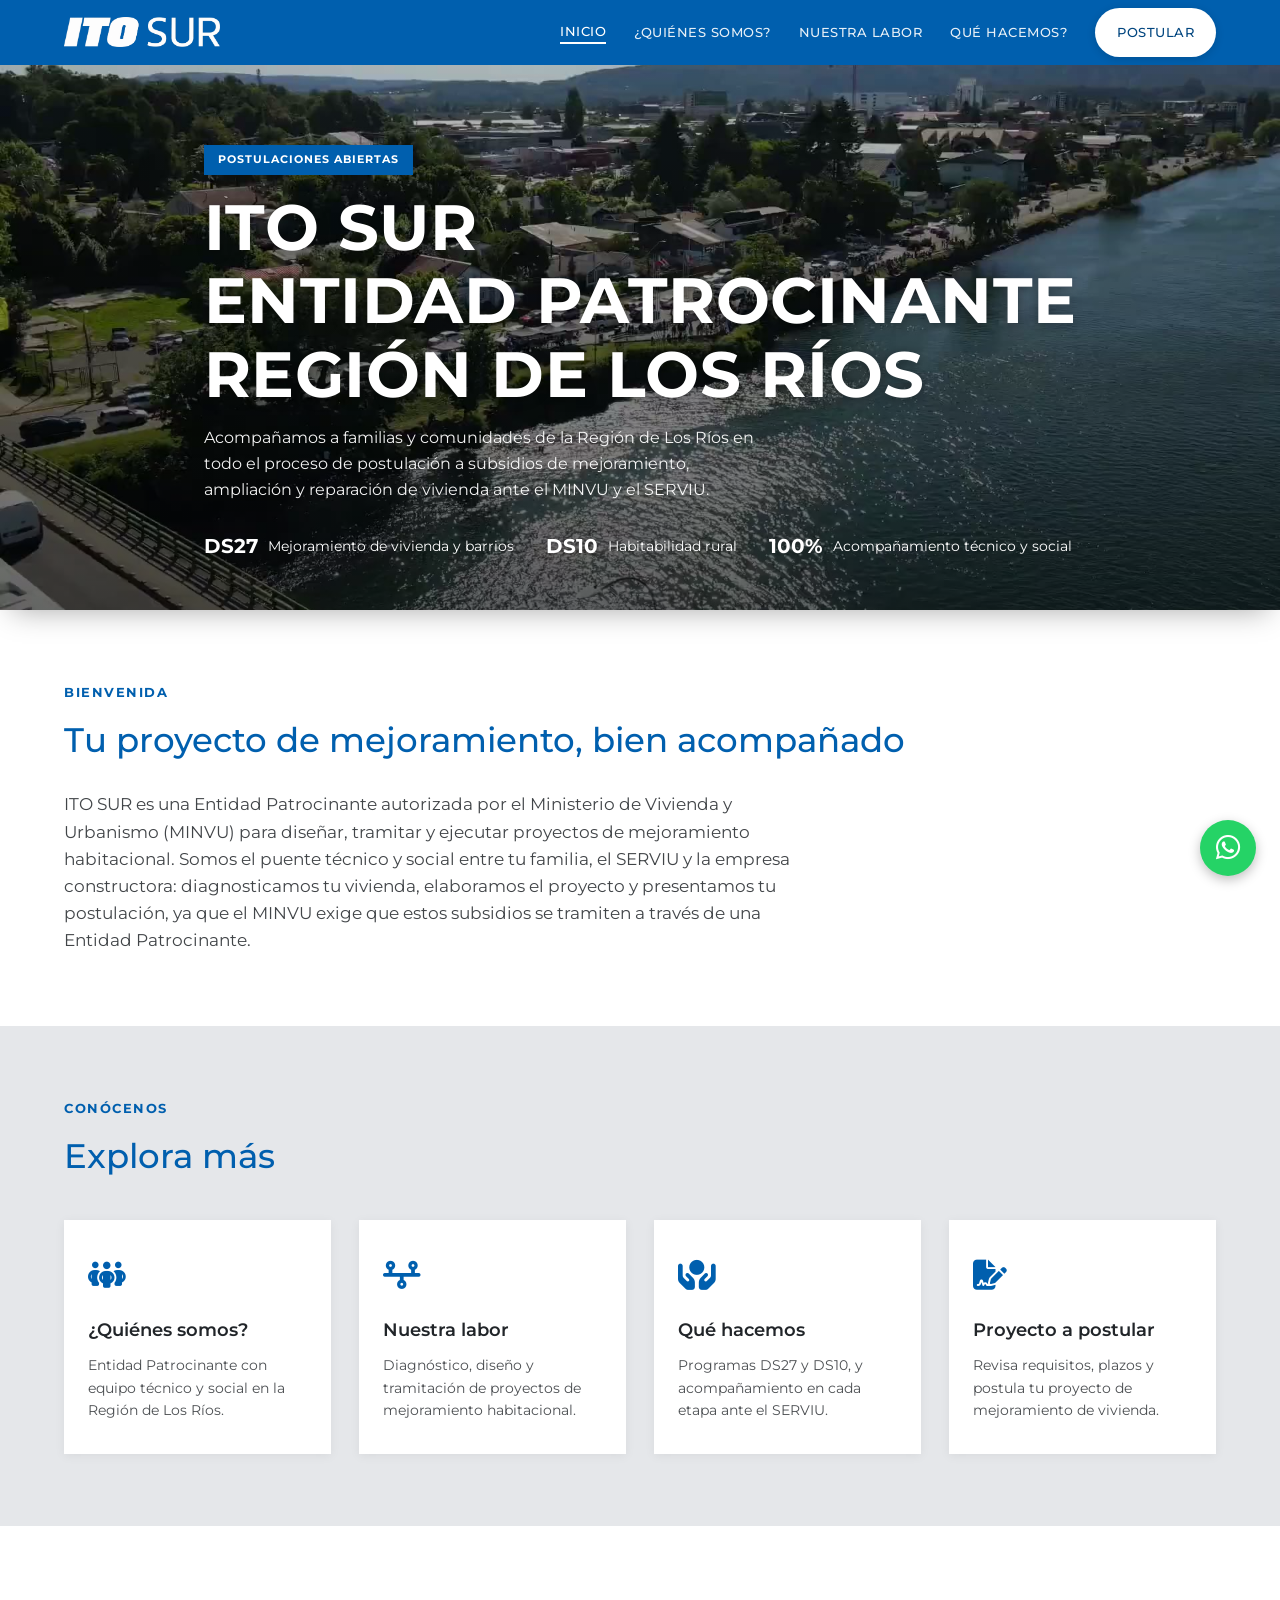
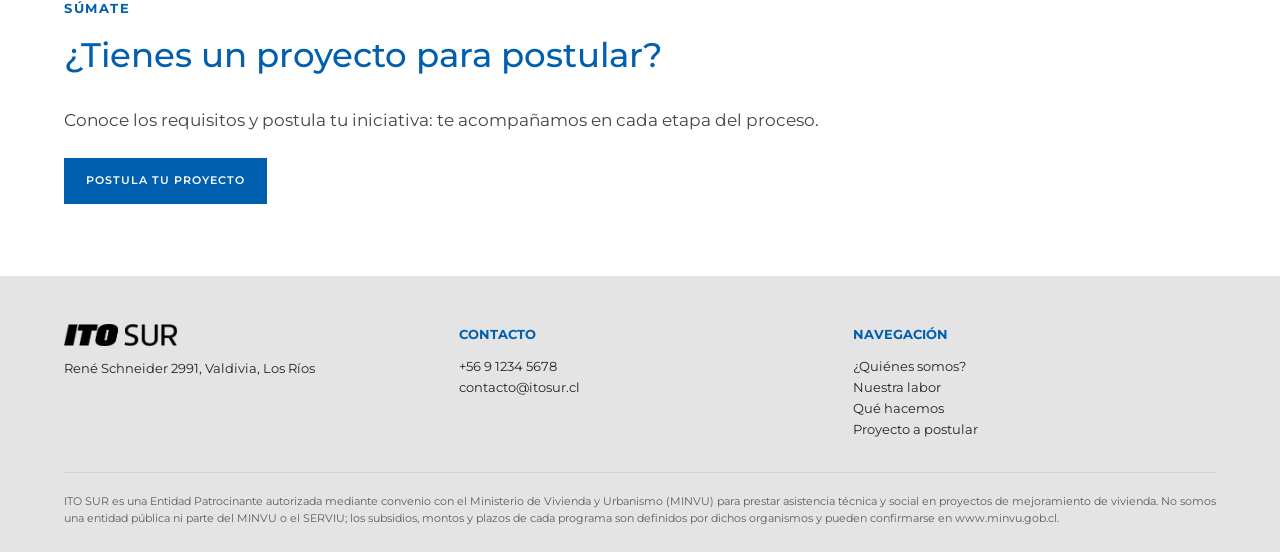
==== index.html @ ab6abfe6 "Sitio ITO SUR: 5 páginas (index, quienes-somos, nuestra-labor, que-hacemos, proyecto-a-postular), he" ====
<!DOCTYPE html>
<html lang="es">
<head>
<meta charset="UTF-8">
<meta name="viewport" content="width=device-width, initial-scale=1.0">
<title>ITO SUR</title>
<meta name="description" content="ITO SUR es Entidad Patrocinante autorizada por el MINVU en la Región de Los Ríos, especializada en proyectos de mejoramiento de vivienda (DS27) y habitabilidad rural (DS10).">
<link rel="preconnect" href="https://fonts.googleapis.com">
<link href="https://fonts.googleapis.com/css2?family=Montserrat:wght@300;400;500;600;700&display=swap" rel="stylesheet">
<link rel="stylesheet" href="https://cdnjs.cloudflare.com/ajax/libs/font-awesome/6.5.1/css/all.min.css">
<link rel="icon" href="/img/logo.png" type="image/png">
<link rel="stylesheet" href="/css/style.css">
</head>
<body>

<!-- ============ HEADER ============ -->
<header class="site-header">
  <div class="container">
    <a href="/" class="logo"><img src="/img/logo-letra-blanco.png" alt="ITO SUR - Entidad Patrocinante" class="logo-img"></a>
    <nav class="main-nav">
      <a href="/">Inicio</a>
      <a href="/quienes-somos">¿Quiénes somos?</a>
      <a href="/nuestra-labor">Nuestra labor</a>
      <a href="/que-hacemos">Qué hacemos?</a>
      <a href="/proyecto-a-postular" class="btn nav-cta">Postular</a>
    </nav>
    <button class="nav-toggle" aria-label="Abrir menú"><span></span><span></span><span></span></button>
  </div>
</header>

<!-- ============ HERO ============ -->
<section class="hero hero--video">
  <video
    class="hero-video"
    autoplay
    muted
    loop
    playsinline
    poster="/img/hero-valdivia-poster.jpg">
    <source src="/video/hero-valdivia.mp4" type="video/mp4">
  </video>
  <div class="hero-overlay"></div>
  <div class="container">
    <span class="hero-badge">POSTULACIONES ABIERTAS</span>
    <h1>ITO SUR  <br> ENTIDAD PATROCINANTE <br> REGIÓN DE LOS RÍOS </h1>
    <p>Acompañamos a familias y comunidades de la Región de Los Ríos en todo el proceso de postulación a subsidios de mejoramiento, ampliación y reparación de vivienda ante el MINVU y el SERVIU.</p>
    <div class="hero-specs">
      <div class="spec"><strong>DS27</strong> Mejoramiento de vivienda y barrios</div>
      <div class="spec"><strong>DS10</strong> Habitabilidad rural</div>
      <div class="spec"><strong>100%</strong> Acompañamiento técnico y social</div>
    </div>
  </div>
</section>

<!-- ============ INTRO / PRESENTACIÓN ============ -->
<section class="block">
  <div class="container">
    <p class="kicker">Bienvenida</p>
    <h2 class="section-title">Tu proyecto de mejoramiento, bien acompañado</h2>
    <p class="lead">ITO SUR es una Entidad Patrocinante autorizada por el Ministerio de Vivienda y Urbanismo (MINVU) para diseñar, tramitar y ejecutar proyectos de mejoramiento habitacional. Somos el puente técnico y social entre tu familia, el SERVIU y la empresa constructora: diagnosticamos tu vivienda, elaboramos el proyecto y presentamos tu postulación, ya que el MINVU exige que estos subsidios se tramiten a través de una Entidad Patrocinante.</p>
  </div>
</section>

<!-- ============ ACCESOS RÁPIDOS A LAS OTRAS PÁGINAS ============ -->
<section class="block bg-alt">
  <div class="container">
    <p class="kicker">Conócenos</p>
    <h2 class="section-title">Explora más</h2>
    <div class="card-grid">
      <a class="card" href="/quienes-somos">
        <div class="icon"><i class="fa-solid fa-people-group"></i></div>
        <h3>¿Quiénes somos?</h3>
        <p>Entidad Patrocinante con equipo técnico y social en la Región de Los Ríos.</p>
      </a>
      <a class="card" href="/nuestra-labor">
        <div class="icon"><i class="fa-solid fa-timeline"></i></div>
        <h3>Nuestra labor</h3>
        <p>Diagnóstico, diseño y tramitación de proyectos de mejoramiento habitacional.</p>
      </a>
      <a class="card" href="/que-hacemos">
        <div class="icon"><i class="fa-solid fa-hands-holding-circle"></i></div>
        <h3>Qué hacemos</h3>
        <p>Programas DS27 y DS10, y acompañamiento en cada etapa ante el SERVIU.</p>
      </a>
      <a class="card" href="/proyecto-a-postular">
        <div class="icon"><i class="fa-solid fa-file-signature"></i></div>
        <h3>Proyecto a postular</h3>
        <p>Revisa requisitos, plazos y postula tu proyecto de mejoramiento de vivienda.</p>
      </a>
    </div>
  </div>
</section>

<!-- ============ CTA FINAL ============ -->
<section class="block">
  <div class="container">
    <p class="kicker">Súmate</p>
    <h2 class="section-title">¿Tienes un proyecto para postular?</h2>
    <p class="lead" style="margin-bottom:24px;">Conoce los requisitos y postula tu iniciativa: te acompañamos en cada etapa del proceso.</p>
    <a href="/proyecto-a-postular" class="btn">Postula tu proyecto</a>
  </div>
</section>

<!-- ============ FOOTER ============ -->
<footer class="site-footer">
  <div class="container">
    <div class="footer-cols">
      <div>
        <img src="/img/logo-letra.png" alt="ITO SUR" class="footer-logo-img">
        <p><a href="https://maps.app.goo.gl/pMrjLkAXb1rFjqR2A" target="_blank" rel="noopener">René Schneider 2991, Valdivia, Los Ríos</a></p>
      </div>
      <div>
        <h4>Contacto</h4>
        <p>+56 9 1234 5678</p>
        <p>contacto@itosur.cl</p>
      </div>
      <div>
        <h4>Navegación</h4>
        <p><a href="/quienes-somos">¿Quiénes somos?</a></p>
        <p><a href="/nuestra-labor">Nuestra labor</a></p>
        <p><a href="/que-hacemos">Qué hacemos</a></p>
        <p><a href="/proyecto-a-postular">Proyecto a postular</a></p>
      </div>
    </div>
    <div class="footer-legal">
      ITO SUR es una Entidad Patrocinante autorizada mediante convenio con el Ministerio de Vivienda y Urbanismo (MINVU) para prestar asistencia técnica y social en proyectos de mejoramiento de vivienda. No somos una entidad pública ni parte del MINVU o el SERVIU; los subsidios, montos y plazos de cada programa son definidos por dichos organismos y pueden confirmarse en www.minvu.gob.cl.
    </div>
  </div>
</footer>

<a href="https://wa.me/[PLACEHOLDER_NUMERO]" class="whatsapp-float" target="_blank" rel="noopener" aria-label="WhatsApp">
  <i class="fa-brands fa-whatsapp"></i>
</a>

<script src="/js/main.js"></script>
</body>
</html>
---- css/style.css ----
/* ============================================================
   [PLACEHOLDER] Hoja de estilos base
   Reemplaza los valores marcados con [PLACEHOLDER] por los datos
   reales de tu marca (colores, logo, tipografía si corresponde).
   ============================================================ */

:root {
  /* --- Paleta --- [PLACEHOLDER: color de marca] --- */
  --color-primary: #005FAE;
  --color-primary-dark: #00457F;
  --color-bg: #FFFFFF;
  --color-bg-alt: #E5E7EA;
  --color-bg-alt-2: #F2F2F2;
  --color-footer-bg: #E5E4E4;
  --color-text: #212529;
  --color-text-light: #FFFFFF;
  --color-whatsapp: #25D366;

  /* --- Tipografía --- */
  --font-main: 'Montserrat', Arial, sans-serif;

  /* --- Layout --- */
  --header-height: 65px;
  --max-width: 1200px;
}

* { box-sizing: border-box; margin: 0; padding: 0; }

html { scroll-behavior: smooth; }

body {
  font-family: var(--font-main);
  color: var(--color-text);
  background: var(--color-bg);
  line-height: 1.6;
  padding-top: var(--header-height);
}

img { max-width: 100%; display: block; }

a { text-decoration: none; color: inherit; }

ul { list-style: none; }

.container {
  max-width: var(--max-width);
  margin: 0 auto;
  padding: 0 24px;
}

/* ============================================================
   HEADER
   ============================================================ */

.site-header {
  position: fixed;
  top: 0; left: 0; right: 0;
  height: var(--header-height);
  background: var(--color-primary);
  z-index: 1000;
  display: flex;
  align-items: center;
}

.site-header .container {
  display: flex;
  align-items: center;
  justify-content: space-between;
  width: 100%;
}

.logo {
  color: var(--color-text-light);
  font-weight: 700;
  font-size: 20px;
  letter-spacing: 0.5px;
  display: flex;
  align-items: center;
}

.logo span { font-weight: 300; }

.logo-img {
  height: 30px;
  width: auto;
  display: block;
}

.main-nav {
  display: flex;
  align-items: center;
  gap: 28px;
}

.main-nav a {
  color: var(--color-text-light);
  font-size: 13px;
  font-weight: 500;
  text-transform: uppercase;
  letter-spacing: 0.5px;
  opacity: 0.9;
  transition: opacity .2s;
}

.main-nav a:hover,
.main-nav a.active {
  opacity: 1;
  border-bottom: 2px solid var(--color-text-light);
}

.nav-toggle {
  display: none;
  flex-direction: column;
  gap: 5px;
  background: none;
  border: none;
  cursor: pointer;
}
.nav-toggle span {
  width: 24px; height: 2px;
  background: var(--color-text-light);
}

/* ============================================================
   BOTONES
   ============================================================ */

.btn {
  display: inline-block;
  background: var(--color-primary);
  color: var(--color-text-light);
  font-size: 11px;
  font-weight: 600;
  text-transform: uppercase;
  letter-spacing: 1px;
  padding: 14px 22px;
  border: none;
  cursor: pointer;
  transition: background .2s;
}

.btn:hover { background: var(--color-primary-dark); }

.btn-outline {
  background: transparent;
  border: 2px solid var(--color-text-light);
  color: var(--color-text-light);
}

.btn-outline:hover {
  background: var(--color-text-light);
  color: var(--color-primary);
}

/* --- Botón "Postular" del header: destaca en blanco sobre el fondo del nav --- */

.main-nav a.nav-cta {
  background: var(--color-text-light);
  color: var(--color-primary-dark);
  opacity: 1;
  border-radius: 999px;
  box-shadow: 0 2px 8px rgba(0,0,0,.15);
  animation: nav-cta-pulse 2.2s ease-in-out infinite;
}

.main-nav a.nav-cta:hover {
  background: var(--color-text-light);
  color: var(--color-primary);
  border-bottom: none;
  animation-play-state: paused;
}

@keyframes nav-cta-pulse {
  0%, 100% { transform: scale(1); box-shadow: 0 0 0 0 rgba(255,255,255,.5); }
  50% { transform: scale(1.06); box-shadow: 0 0 0 6px rgba(255,255,255,0); }
}

@media (prefers-reduced-motion: reduce) {
  .nav-cta { animation: none; }
}

/* ============================================================
   HERO (portada de cada página)
   ============================================================ */

.hero {
  position: relative;
  min-height: 60vh;
  display: flex;
  align-items: flex-end;
  background: linear-gradient(0deg, rgba(0,0,0,.55), rgba(0,0,0,.25)),
              url('../img/hero-placeholder.jpg') center/cover no-repeat;
  /* [PLACEHOLDER: imagen o video de fondo del proyecto] */
  color: var(--color-text-light);
  padding: 80px 0 48px;
  box-shadow: 0 12px 28px -12px rgba(0,0,0,.35);
}

/* --- Variante con video de fondo (usada en el hero de index.html) --- */

.hero--video {
  background: none; /* el video reemplaza la imagen de fondo */
  overflow: hidden;
}

.hero-video {
  position: absolute;
  top: 0; left: 0;
  width: 100%;
  height: 100%;
  object-fit: cover;
  z-index: 0;
}

.hero-overlay {
  position: absolute;
  top: 0; left: 0;
  width: 100%;
  height: 100%;
  background: linear-gradient(0deg, rgba(0,0,0,.6), rgba(0,0,0,.25));
  z-index: 1;
}

.hero--video .container {
  position: relative;
  z-index: 2;
}

.hero-badge {
  display: inline-block;
  background: var(--color-primary);
  color: var(--color-text-light);
  font-size: 11px;
  font-weight: 700;
  text-transform: uppercase;
  letter-spacing: 1px;
  padding: 6px 14px;
  margin-bottom: 16px;
}

.hero h1 {
  font-size: 52px;
  font-weight: 700;
  line-height: 1.15;
  max-width: 720px;
  margin-bottom: 14px;
  text-shadow: 0 2px 12px rgba(0,0,0,.35);
}

.hero--video h1 {
  font-size: 64px;
  letter-spacing: 0.5px;
  max-width: 900px;
}

.hero p {
  font-size: 16px;
  max-width: 560px;
  opacity: 0.95;
}

.hero-specs {
  display: flex;
  gap: 32px;
  margin-top: 28px;
  flex-wrap: wrap;
}

.hero-specs .spec {
  display: flex;
  align-items: center;
  gap: 10px;
  font-size: 14px;
}

.hero-specs .spec strong {
  display: block;
  font-size: 20px;
  font-weight: 700;
}

/* ============================================================
   SECCIONES DE CONTENIDO
   ============================================================ */

section.block {
  padding: 72px 0;
}

.bg-alt { background: var(--color-bg-alt); }
.bg-alt-2 { background: var(--color-bg-alt-2); }

.kicker {
  color: var(--color-primary);
  font-size: 13px;
  font-weight: 700;
  text-transform: uppercase;
  letter-spacing: 1.5px;
  margin-bottom: 10px;
}

h2.section-title {
  color: var(--color-primary);
  font-size: 34px;
  font-weight: 500;
  margin-bottom: 24px;
}

.lead {
  font-size: 17px;
  max-width: 760px;
  color: var(--color-text);
  opacity: 0.85;
}

/* --- Grid de tarjetas (usado en "qué hacemos", "nuestra labor", etc.) --- */

.card-grid {
  display: grid;
  grid-template-columns: repeat(auto-fit, minmax(260px, 1fr));
  gap: 28px;
  margin-top: 36px;
}

.card {
  display: block;
  background: var(--color-bg);
  padding: 32px 24px;
  box-shadow: 0 2px 10px rgba(0,0,0,.06);
  transition: transform .25s ease, box-shadow .25s ease;
}

.card:hover,
.card:focus-visible {
  transform: translateY(-6px);
  box-shadow: 0 10px 24px rgba(0,0,0,.12);
}

.card:hover .icon,
.card:focus-visible .icon {
  color: var(--color-primary-dark, var(--color-primary));
}

.card .icon {
  font-size: 30px;
  color: var(--color-primary);
  margin-bottom: 16px;
}

.card h3 {
  font-size: 18px;
  font-weight: 600;
  margin-bottom: 10px;
}

.card p {
  font-size: 14px;
  opacity: 0.8;
}

/* --- Timeline (usado en "nuestra labor" y "qué hacemos") --- */

.timeline {
  display: grid;
  grid-template-columns: repeat(4, 1fr);
  gap: 28px;
  margin-top: 56px;
  position: relative;
}

/* Línea base (gris) que conecta los pasos */
.timeline::before {
  content: '';
  position: absolute;
  top: 27px; left: calc(12.5% - 1px); right: calc(12.5% - 1px);
  height: 2px;
  background: #DADFE4;
  z-index: 0;
}

/* Línea de progreso (color de marca) que avanza hasta el paso activo */
.timeline::after {
  content: '';
  position: absolute;
  top: 27px; left: calc(12.5% - 1px);
  width: var(--timeline-progress, 0%);
  height: 2px;
  background: var(--color-primary);
  z-index: 0;
  transition: width .3s ease;
}

.timeline .step {
  position: relative;
  z-index: 1;
  text-align: center;
  padding: 20px 14px 18px;
  background: var(--color-bg);
  border-radius: 4px;
  transition: transform .25s ease, box-shadow .25s ease;
}

.timeline .step:hover {
  transform: translateY(-4px);
  box-shadow: 0 10px 24px rgba(0,0,0,.08);
}

.timeline .step .dot {
  width: 56px; height: 56px;
  border-radius: 50%;
  background: var(--color-bg);
  border: 2px solid #DADFE4;
  margin: 0 auto 16px;
  display: flex;
  align-items: center;
  justify-content: center;
  font-size: 20px;
  color: #9AA4AC;
  transition: background .25s ease, border-color .25s ease, color .25s ease;
}

.timeline .step.active .dot,
.timeline .step.done .dot {
  background: var(--color-primary);
  border-color: var(--color-primary);
  color: var(--color-text-light);
}

.timeline .step .step-number {
  position: absolute;
  top: 12px; right: 18px;
  font-size: 11px;
  font-weight: 700;
  color: #C3CAD1;
}

.timeline .step.active .step-number,
.timeline .step.done .step-number {
  color: var(--color-primary);
}

.timeline .step h4 {
  font-size: 14px;
  font-weight: 600;
  text-transform: uppercase;
  letter-spacing: 0.4px;
  margin-bottom: 8px;
  color: var(--color-text);
}

.timeline .step.active h4 { color: var(--color-primary); }

.timeline .step p {
  font-size: 13px;
  line-height: 1.5;
  opacity: 0.75;
}

@media (max-width: 860px) {
  .timeline {
    grid-template-columns: 1fr;
    gap: 16px;
  }
  .timeline::before {
    top: 0; bottom: 0; left: 27px; right: auto;
    width: 2px; height: auto;
  }
  /* En mobile el progreso se transmite con el color de cada dot (activo/completado);
     la línea de progreso vertical se omite por simplicidad. */
  .timeline::after { display: none; }
  .timeline .step {
    display: grid;
    grid-template-columns: 56px 1fr;
    gap: 18px;
    text-align: left;
    align-items: center;
    padding: 14px 14px 14px 0;
  }
  .timeline .step .dot { margin: 0; }
  .timeline .step .step-number { top: 8px; right: 8px; }
}

/* --- Ubicación / mapa --- */

.location-wrap {
  display: grid;
  grid-template-columns: 1fr 1fr;
  gap: 40px;
  align-items: start;
  margin-top: 32px;
}

.tag-list {
  display: flex;
  gap: 10px;
  flex-wrap: wrap;
  margin: 20px 0;
}

.tag-list li {
  background: var(--color-bg);
  border: 1px solid #ddd;
  padding: 6px 14px;
  font-size: 13px;
}

.map-embed {
  width: 100%;
  height: 360px;
  background: var(--color-bg-alt-2);
  display: flex;
  align-items: center;
  justify-content: center;
  color: #888;
  font-size: 13px;
  /* [PLACEHOLDER: reemplazar por <iframe> de Google Maps] */
}

/* ============================================================
   CONTACTO / POSTULACIÓN
   ============================================================ */

.contact-grid {
  display: grid;
  grid-template-columns: 1fr 1fr;
  gap: 48px;
  margin-top: 32px;
}

.contact-info li {
  margin-bottom: 18px;
  font-size: 14px;
}

.contact-info li strong {
  display: block;
  font-size: 13px;
  text-transform: uppercase;
  color: var(--color-primary);
  margin-bottom: 4px;
}

.contact-form {
  background: var(--color-bg);
  padding: 32px;
  box-shadow: 0 2px 10px rgba(0,0,0,.06);
}

.contact-form label {
  display: block;
  font-size: 12px;
  text-transform: uppercase;
  letter-spacing: 0.5px;
  margin-bottom: 6px;
  margin-top: 16px;
}

.contact-form input,
.contact-form textarea {
  width: 100%;
  padding: 12px;
  border: 1px solid #ddd;
  font-family: var(--font-main);
  font-size: 14px;
}

.contact-form button { margin-top: 24px; }

/* ============================================================
   FOOTER
   ============================================================ */

.site-footer {
  background: var(--color-footer-bg);
  padding: 48px 0 24px;
  font-size: 13px;
  color: var(--color-text);
}

.footer-cols {
  display: grid;
  grid-template-columns: repeat(auto-fit, minmax(200px, 1fr));
  gap: 32px;
  margin-bottom: 32px;
}

.footer-cols h4 {
  font-size: 13px;
  text-transform: uppercase;
  color: var(--color-primary);
  margin-bottom: 12px;
}

.footer-logo-img {
  height: 22px;
  width: auto;
  display: block;
  margin-bottom: 12px;
}

.footer-legal {
  border-top: 1px solid rgba(0,0,0,.1);
  padding-top: 20px;
  font-size: 11px;
  opacity: 0.7;
}

/* ============================================================
   WHATSAPP FLOTANTE
   ============================================================ */

.whatsapp-float {
  position: fixed;
  bottom: 24px;
  right: 24px;
  width: 56px;
  height: 56px;
  background: var(--color-whatsapp);
  border-radius: 50px;
  display: flex;
  align-items: center;
  justify-content: center;
  color: #fff;
  font-size: 28px;
  box-shadow: 0 4px 12px rgba(0,0,0,.25);
  z-index: 999;
}

/* ============================================================
   RESPONSIVE
   ============================================================ */

@media (max-width: 860px) {
  .location-wrap,
  .contact-grid { grid-template-columns: 1fr; }
}

@media (max-width: 768px) {
  .main-nav {
    position: fixed;
    top: var(--header-height);
    left: 0; right: 0;
    background: var(--color-primary);
    flex-direction: column;
    align-items: flex-start;
    padding: 20px 24px;
    gap: 18px;
    transform: translateY(-150%);
    transition: transform .25s ease;
  }
  .main-nav.open { transform: translateY(0); }
  .nav-toggle { display: flex; }
  .hero h1 { font-size: 34px; }
  .hero--video h1 { font-size: 36px; }
  h2.section-title { font-size: 26px; }
}
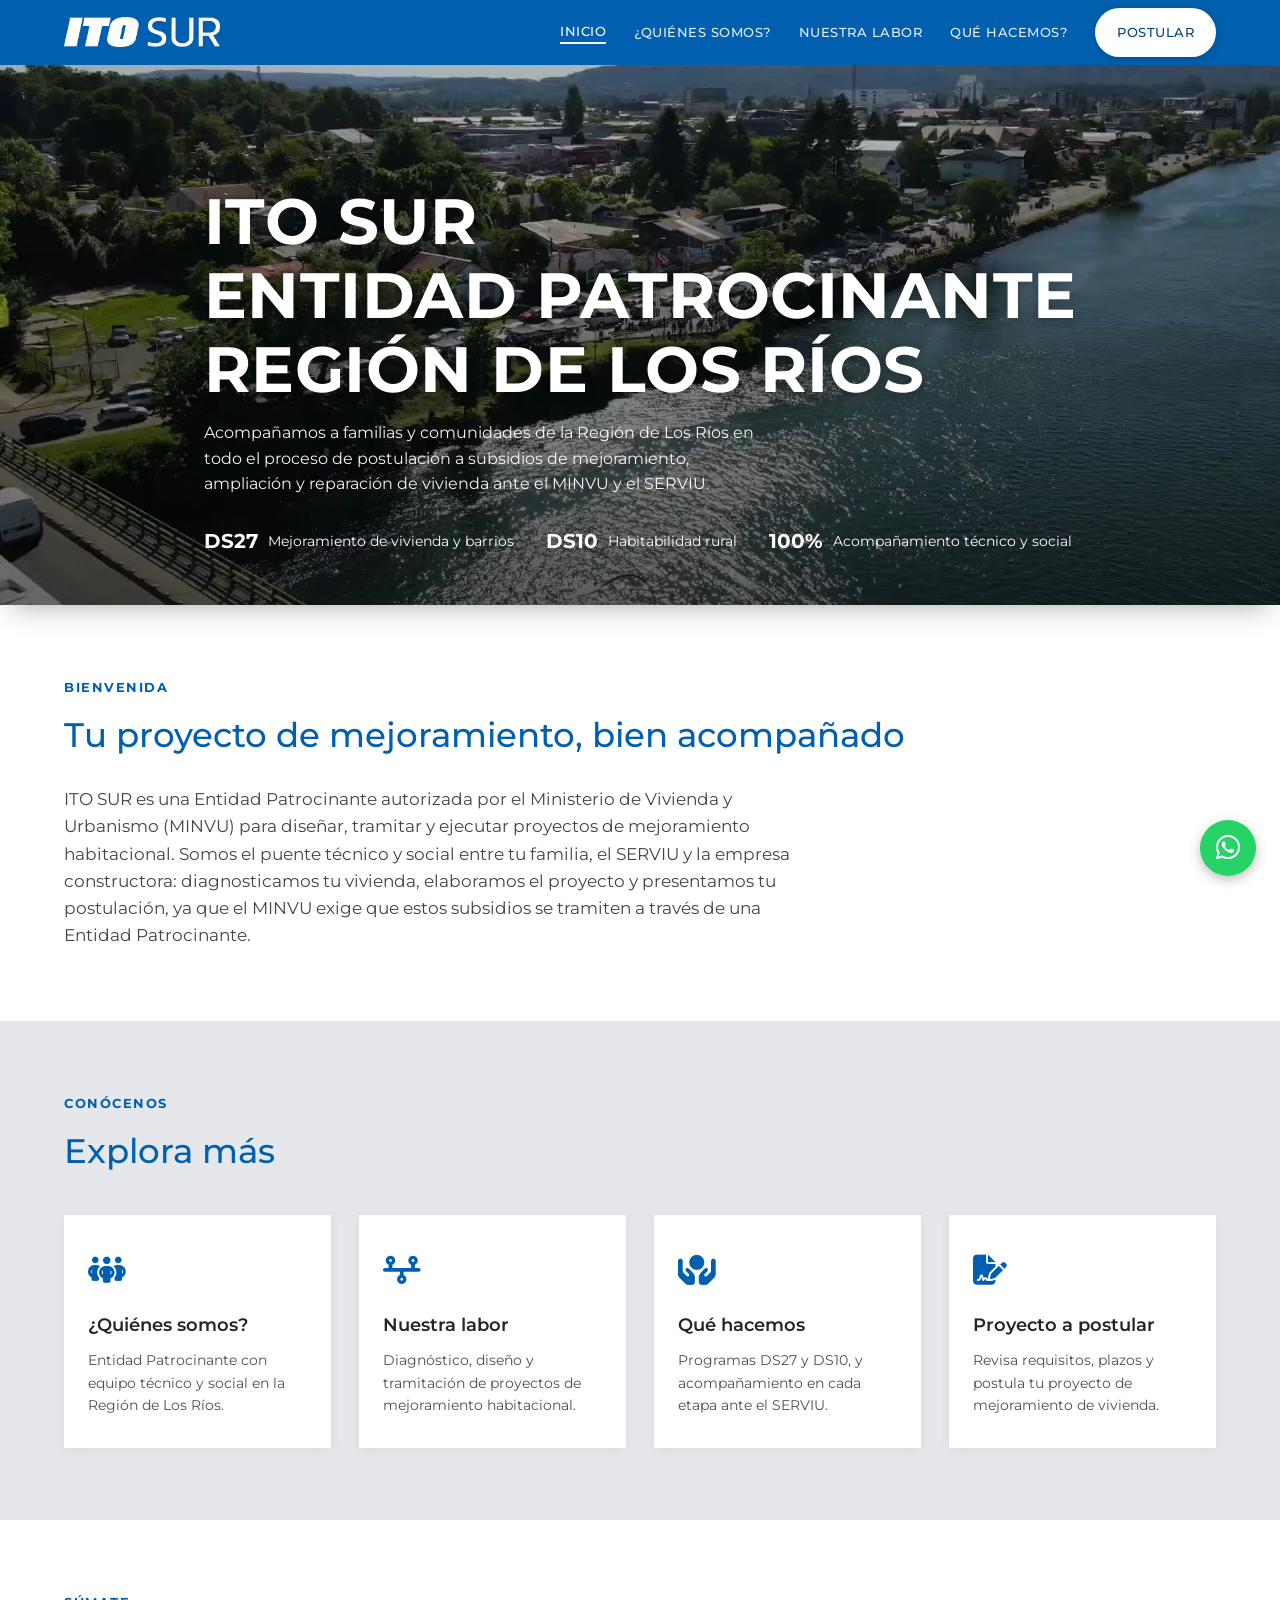
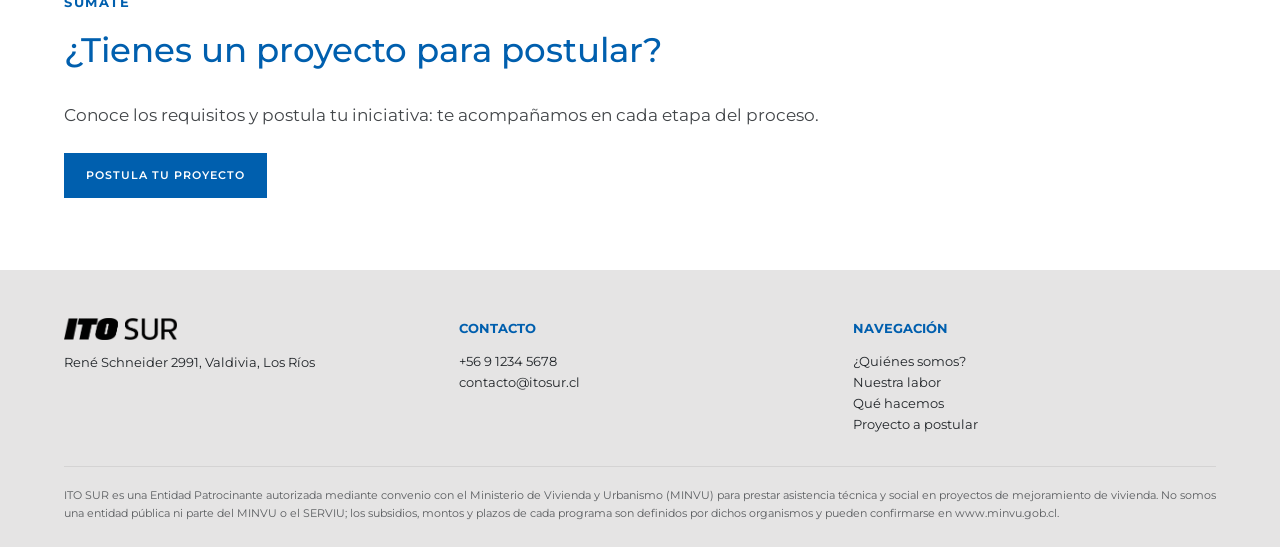
==== commit 718c596a: "Reestructura páginas en carpetas con index.html para rutas limpias universales Cada sección pasa a v" ====
--- a/index.html
+++ b/index.html
@@ -16,7 +16,7 @@
 <!-- ============ HEADER ============ -->
 <header class="site-header">
   <div class="container">
-    <a href="/" class="logo"><img src="/img/logo-letra-blanco.png" alt="ITO SUR - Entidad Patrocinante" class="logo-img"></a>
+    <a href="/" class="logo"><img src="/img/logo_letra_blanco.png" alt="ITO SUR - Entidad Patrocinante" class="logo-img"></a>
     <nav class="main-nav">
       <a href="/">Inicio</a>
       <a href="/quienes-somos">¿Quiénes somos?</a>
@@ -36,12 +36,12 @@
     muted
     loop
     playsinline
-    poster="/img/hero-valdivia-poster.jpg">
-    <source src="/video/hero-valdivia.mp4" type="video/mp4">
+    webkit-playsinline
+    poster="/img/hero_valdivia_poster.jpg">
+    <source src="/video/hero_valdivia.mp4" type="video/mp4">
   </video>
   <div class="hero-overlay"></div>
   <div class="container">
-    <span class="hero-badge">POSTULACIONES ABIERTAS</span>
     <h1>ITO SUR  <br> ENTIDAD PATROCINANTE <br> REGIÓN DE LOS RÍOS </h1>
     <p>Acompañamos a familias y comunidades de la Región de Los Ríos en todo el proceso de postulación a subsidios de mejoramiento, ampliación y reparación de vivienda ante el MINVU y el SERVIU.</p>
     <div class="hero-specs">
@@ -106,7 +106,7 @@
   <div class="container">
     <div class="footer-cols">
       <div>
-        <img src="/img/logo-letra.png" alt="ITO SUR" class="footer-logo-img">
+        <img src="/img/logo_letra.png" alt="ITO SUR" class="footer-logo-img">
         <p><a href="https://maps.app.goo.gl/pMrjLkAXb1rFjqR2A" target="_blank" rel="noopener">René Schneider 2991, Valdivia, Los Ríos</a></p>
       </div>
       <div>
--- a/css/style.css
+++ b/css/style.css
@@ -129,6 +129,7 @@
   display: inline-block;
   background: var(--color-primary);
   color: var(--color-text-light);
+  font-family: inherit;
   font-size: 11px;
   font-weight: 600;
   text-transform: uppercase;
@@ -150,6 +151,18 @@
 .btn-outline:hover {
   background: var(--color-text-light);
   color: var(--color-primary);
+}
+
+/* Variante de .btn-outline para usar sobre fondos claros (no el hero) */
+.btn-outline-primary {
+  background: transparent;
+  border: 2px solid var(--color-primary);
+  color: var(--color-primary);
+}
+
+.btn-outline-primary:hover {
+  background: var(--color-primary);
+  color: var(--color-text-light);
 }
 
 /* --- Botón "Postular" del header: destaca en blanco sobre el fondo del nav --- */
@@ -540,31 +553,86 @@
   margin-bottom: 4px;
 }
 
-.contact-form {
+.email-options {
   background: var(--color-bg);
   padding: 32px;
   box-shadow: 0 2px 10px rgba(0,0,0,.06);
 }
 
-.contact-form label {
+.email-options > p {
+  margin-top: 0;
+  margin-bottom: 20px;
+}
+
+.email-option-btn {
+  display: flex;
+  align-items: center;
+  gap: 10px;
+  width: 100%;
+  margin-bottom: 14px;
+}
+
+.email-option-icon {
+  width: 20px;
+  height: 20px;
+  flex-shrink: 0;
+}
+
+.email-option-link {
+  display: block;
+  width: 100%;
+  margin-top: 10px;
+  padding: 0;
+  background: none;
+  border: none;
+  font-family: inherit;
+  font-size: 13px;
+  text-align: left;
+  text-decoration: underline;
+  color: inherit;
+  cursor: pointer;
+}
+
+.postulacion-form { margin-top: 4px; }
+
+.form-field { margin-bottom: 16px; }
+
+.form-field label {
   display: block;
   font-size: 12px;
+  font-weight: 600;
   text-transform: uppercase;
-  letter-spacing: 0.5px;
+  letter-spacing: .02em;
+  color: var(--color-primary);
   margin-bottom: 6px;
-  margin-top: 16px;
-}
-
-.contact-form input,
-.contact-form textarea {
+}
+
+.form-field input,
+.form-field textarea {
   width: 100%;
-  padding: 12px;
-  border: 1px solid #ddd;
-  font-family: var(--font-main);
+  padding: 10px 12px;
+  border: 1px solid rgba(0,0,0,.15);
+  background: #fff;
+  font-family: inherit;
   font-size: 14px;
-}
-
-.contact-form button { margin-top: 24px; }
+  color: var(--color-text);
+}
+
+.form-field textarea {
+  resize: vertical;
+  min-height: 90px;
+}
+
+.form-field input:focus,
+.form-field textarea:focus {
+  outline: 2px solid var(--color-primary);
+  outline-offset: 1px;
+}
+
+.form-field input:invalid:not(:placeholder-shown),
+.form-field textarea:invalid:not(:placeholder-shown) {
+  border-color: #c0392b;
+}
 
 /* ============================================================
    FOOTER
